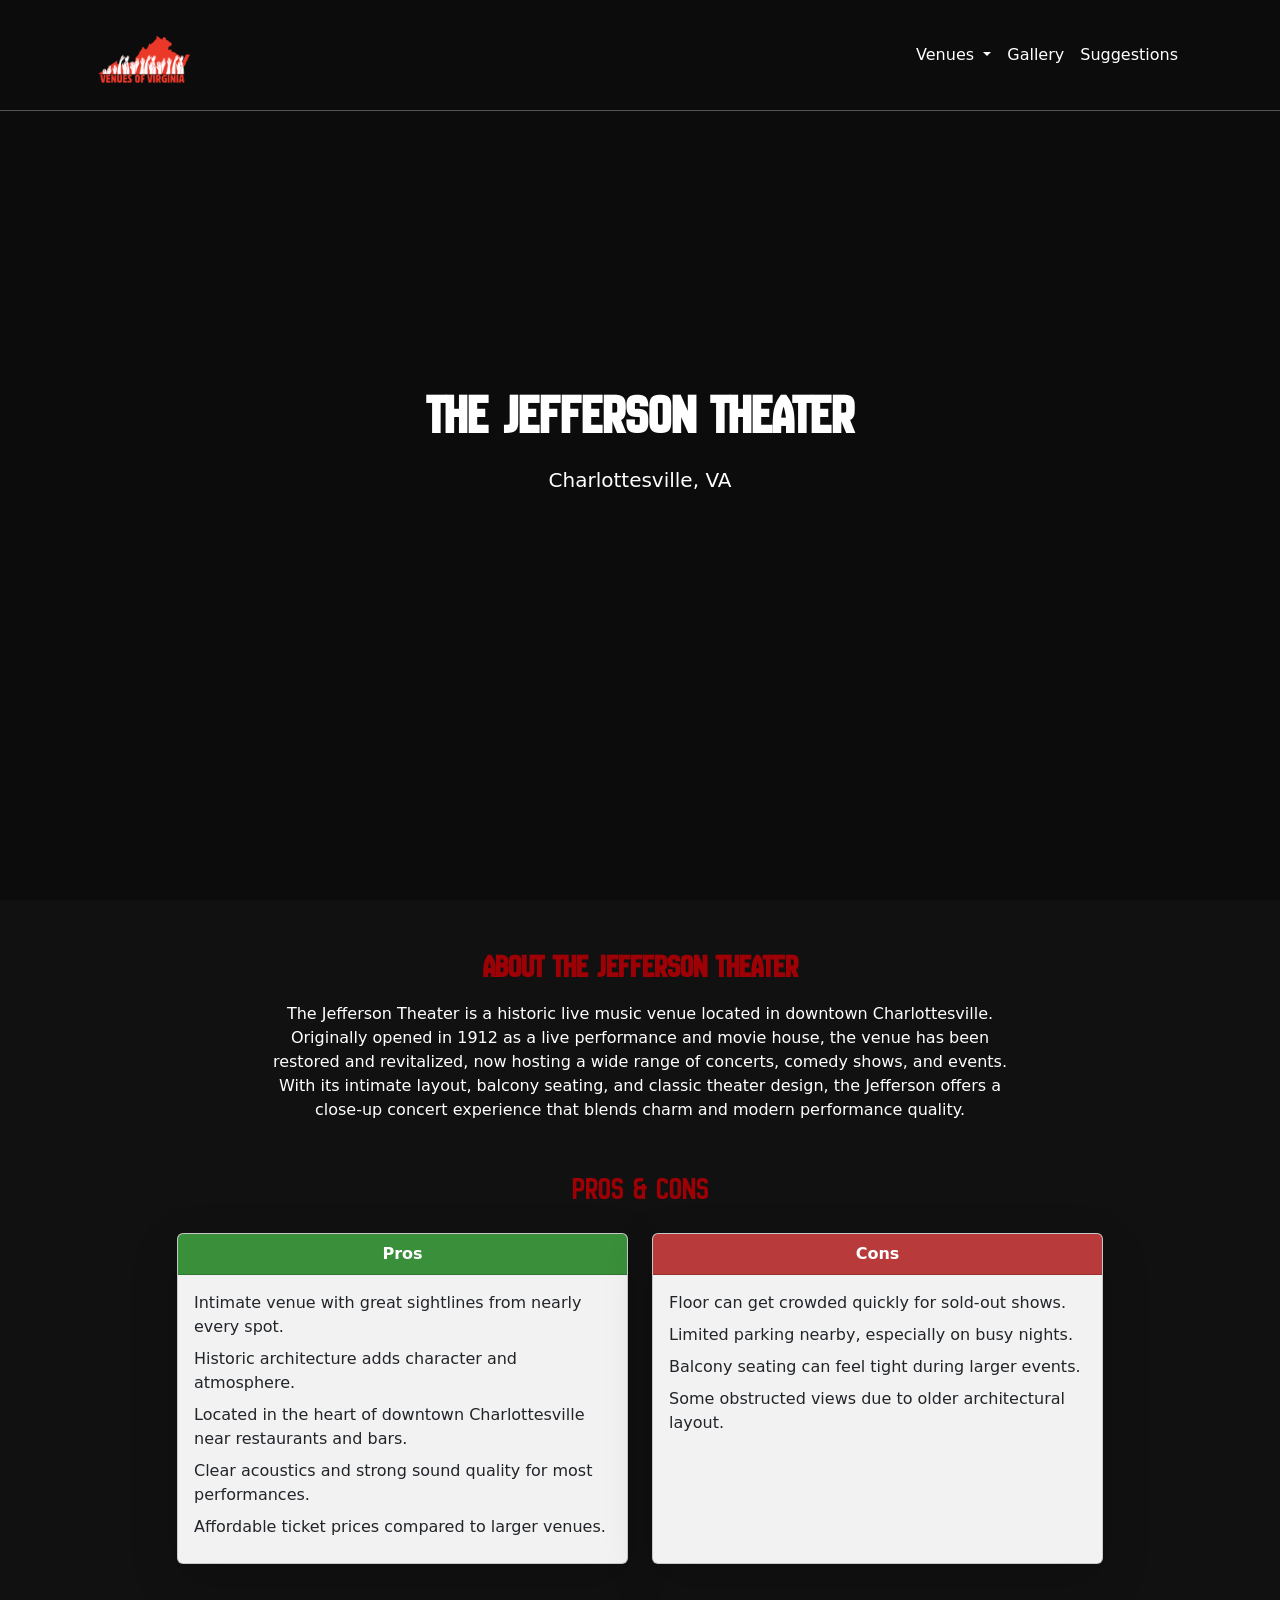
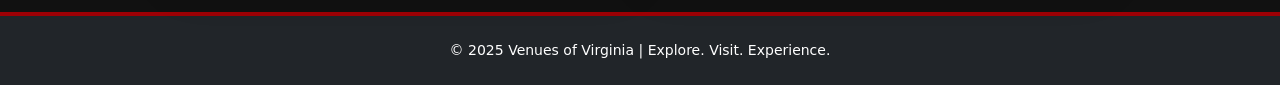
==== jefferson.html @ 00a366be "Add files via upload" ====
<!doctype html>
<html lang="en">
  <head>
    <meta charset="utf-8">
    <meta name="viewport" content="width=device-width, initial-scale=1">
    <meta name="description" content="Find the best concert venues in Virginia!">
    <meta name="author" content="Venues of Virginia">
    <title>The Jefferson</title>
    <link rel="icon" type="image/x-icon" href="va.png" >

   <!-- Bootstrap v5.3.7 -->
   <!-- LOAD BOOTSTRAP CSS - DO NOT DELETE -->
    <link href="https://cdn.jsdelivr.net/npm/bootstrap@5.3.7/dist/css/bootstrap.min.css" rel="stylesheet" integrity="sha384-LN+7fdVzj6u52u30Kp6M/trliBMCMKTyK833zpbD+pXdCLuTusPj697FH4R/5mcr" crossorigin="anonymous">        
   <!-- END LOADING BOOTSTRAP CSS -->
    
   <!-- Custom styles -->
    <link href="style.css" rel="stylesheet">

    <!-- GOOGLE FONTS -->
    <link rel="preconnect" href="https://fonts.googleapis.com">
    <link rel="preconnect" href="https://fonts.gstatic.com" crossorigin>
    <link href="https://fonts.googleapis.com/css2?family=Alfa+Slab+One&family=Audiowide&family=Meow+Script&family=New+Amsterdam&display=swap" rel="stylesheet">
  </head>



  <body id="page-top">
    <!-- Navigation -->
<nav class="navbar navbar-expand-lg navbar-dark" id="mainNav">
  <div class="container px-4">

    <!-- Logo -->
    <a class="navbar-brand d-flex align-items-center" href="index.html">
      <img src="va.png" alt="Venues of Virginia logo">
    </a>

    <!-- Mobile toggle -->
    <button class="navbar-toggler" type="button" data-bs-toggle="collapse"
      data-bs-target="#navbarResponsive" aria-controls="navbarResponsive"
      aria-expanded="false" aria-label="Toggle navigation">
      <span class="navbar-toggler-icon"></span>
    </button>

    <!-- Nav Items  -->
    <div class="collapse navbar-collapse" id="navbarResponsive">
      <ul class="navbar-nav ms-auto mb-2 mb-lg-0">

        <!-- Dropdown -->
        <li class="nav-item dropdown">
          <a class="nav-link dropdown-toggle"
             href="#"
             id="venuesDropdown"
             role="button"
             data-bs-toggle="dropdown"
             aria-expanded="false">
            Venues
          </a>
          <ul class="dropdown-menu" aria-labelledby="venuesDropdown">
            <li><a class="dropdown-item" href="venues.html">Overview</a></li>
            <li><a class="dropdown-item" href="jefferson.html">The Jefferson, Charlottesville</a></li>
            <li><a class="dropdown-item" href="nats.html">The Nats Stadium, Washington D.C.</a></li>
            <li><a class="dropdown-item" href="allianz.html">The Allianz Amphitheater, Richmond</a></li>
            <li><a class="dropdown-item" href="veterans.html">Veterans United, Virginia Beach</a></li>
            <li><a class="dropdown-item" href="hampton.html">Hampton Coliseum, Hampton</a></li>
            <li><a class="dropdown-item" href="anthem.html">The Anthem, Washington D.C.</a></li>
          </ul>
        </li>

        <li class="nav-item">
          <a class="nav-link" href="gallery.html">Gallery</a>
        </li>

        <li class="nav-item">
          <a class="nav-link" href="suggestions.html">Suggestions</a>
        </li>

      </ul>
    </div>

  </div>
</nav>

<!-- Hero Header -->
<header class="hero-header jefferson-hero d-flex align-items-center">
    <div class="container text-center">
        <h1 class="fw-bold display-4 mb-3">The Jefferson Theater</h1>
        <p class="lead mb-4">Charlottesville, VA</p>
    </div>
</header>

<!-- Main Content -->
<main class="container my-5">

    <!-- About Section -->
    <section class="mb-5">
        <h2 class="fw-bold mb-3 text-center">About the Jefferson Theater</h2>
        <p class="text-center mx-auto jefferson-about-text">
            The Jefferson Theater is a historic live music venue located in downtown Charlottesville. 
            Originally opened in 1912 as a live performance and movie house, the venue has been 
            restored and revitalized, now hosting a wide range of concerts, comedy shows, and events. 
            With its intimate layout, balcony seating, and classic theater design, the Jefferson 
            offers a close-up concert experience that blends charm and modern performance quality.
        </p>
    </section>

    <!-- Pros & Cons Section -->
    <section class="my-5">
      <h2 class="text-center mb-4">Pros & Cons</h2>
        <div class="row justify-content-center g-4">

            <!-- Pros Card -->
            <div class="col-md-5">
                <div class="card shadow-lg h-100 jefferson-pros-cons-card">
                    <div class="card-header text-white fw-bold text-center jefferson-pros-header">
                        Pros
                    </div>
                    <div class="card-body">
                        <ul class="list-unstyled mb-0">
                            <li class="mb-2">Intimate venue with great sightlines from nearly every spot.</li>
                            <li class="mb-2">Historic architecture adds character and atmosphere.</li>
                            <li class="mb-2">Located in the heart of downtown Charlottesville near restaurants and bars.</li>
                            <li class="mb-2">Clear acoustics and strong sound quality for most performances.</li>
                            <li class="mb-2">Affordable ticket prices compared to larger venues.</li>
                        </ul>
                    </div>
                </div>
            </div>

            <!-- Cons Card -->
            <div class="col-md-5">
                <div class="card shadow-lg h-100 jefferson-pros-cons-card">
                    <div class="card-header text-white fw-bold text-center jefferson-cons-header">
                        Cons
                    </div>
                    <div class="card-body">
                        <ul class="list-unstyled mb-0">
                            <li class="mb-2">Floor can get crowded quickly for sold-out shows.</li>
                            <li class="mb-2">Limited parking nearby, especially on busy nights.</li>
                            <li class="mb-2">Balcony seating can feel tight during larger events.</li>
                            <li class="mb-2">Some obstructed views due to older architectural layout.</li>
                        </ul>
                    </div>
                </div>
            </div>

        </div>
    </section>

</main>

<!-- Footer -->
    <footer class="py-4 bg-dark">
      <div class="container text-center text-white small">
        <p class="m-0">&copy; 2025 Venues of Virginia | Explore. Visit. Experience.</p>
      </div>
    </footer>
---- style.css ----
.navbar {
  min-height: 70px;
  padding-top: 0;
  padding-bottom: 0;
  display: flex;
  align-items: center;
  position: fixed;
  top: 0;
  width: 100%;
  z-index: 1030;
  transition: background-color 0.4s ease, border-color 0.4s ease;
  background-color: transparent;
  border-bottom: 1px solid rgba(255, 255, 255, 0.3); 
  box-shadow: none;
}

h1 {
  font-family: "Alfa Slab One", serif;
  color: #ffffff;
}

h2 {
  font-family: "Alfa Slab One", serif;
  color: #9d0005;
}

.light-text {
  color: #e6e6e6 !important; /* soft light gray */
}

/* HERO HEADER */
.hero-header {
    background: url('venueheader.jpg') center/cover no-repeat;
    min-height: 100vh;
}

/* RED TITLE */
.mission-title {
    color: red;
}

/* RED CARD BORDER */
.custom-card {
    border: 2px solid red;
}

.card:hover {
  transform: translateY(-5px);
  transition: 0.3s ease;
  background-color: #464242;
}
.btn-dark:hover {
  background-color: #9d0005;
  border-color: #9d0005;
}



/* Logo adjustments */
.navbar-brand img {
  height: 100px;
  width: auto;
  object-fit: contain;
}

.navbar-dark .navbar-nav .nav-link {
  color: #fff !important;
  font-weight: 500;
}

.navbar-dark .navbar-nav .nav-link:hover {
  color: #ddd !important;
}

.navbar.scrolled {
  background-color: #fff !important;
  border-bottom: 1px solid rgba(0, 0, 0, 0.1);
  box-shadow: 0 2px 6px rgba(0, 0, 0, 0.1);
}

.navbar.scrolled .navbar-nav .nav-link {
  color: #000 !important;
}

.navbar.scrolled .navbar-nav .nav-link:hover {
  color: #555 !important;
}

/* Ensure link colors override Bootstrap when scrolled */
.navbar.navbar-dark.scrolled .navbar-nav .nav-link {
  color: #000 !important;
}

.navbar.navbar-dark.scrolled .navbar-nav .nav-link:hover {
  color: #555 !important;
}


/*-------------------------- HEADER -------------------------*/

/* Hero header overlay */
.hero-header::before {
  content: "";
  position: absolute;
  top: 0;
  left: 0;
  width: 100%;
  height: 100%;
  background: rgba(0,0,0,0.3); 
  z-index: 0;
}

.hero-header .container {
  position: relative;
  z-index: 1; 
}

/* Hero header custom colors */
.hero-title {
  color: #ffffff; 
}

.hero-subtitle {
  color: #ffffff;
  font-weight: 600;
  font-size: 1.4rem;
  line-height: 1.5;
  text-shadow: 1px 1px 3px rgba(249, 249, 249, 0.9);
}

footer {
  width: 100%;
  max-width: 100%;
  background-color: #000000; 
  border-top: 4px solid #9d0005;
}

/* GOOGLE FONTS */
h1, h2, h3, .navbar-brand {
  font-family: 'New Amsterdam', sans-serif;
}




.nav-item.dropdown:hover .dropdown-menu {
  display: block;
  margin-top: 0;
}


/*-------------------------- SUGGESTIONS -------------------------*/
.suggestions-section {
  max-width: 700px;
  margin: 60px auto;
  padding: 30px;
  background-color: #111;
  border: 1px solid #9d0005;
  border-radius: 10px;
  color: #f4f4f4;
  text-align: center;
}

body {
  background-color: #111; /* deep black/charcoal */
  color: white;
}

.suggestions-section h2 {
  color: #9d0005;
  font-size: 2rem;
  margin-bottom: 10px;
}

.suggestions-section p {
  margin-bottom: 25px;
  font-size: 1rem;
  color: #ddd;
}

/* Form Styling */
.suggestions-form {
  display: flex;
  flex-direction: column;
  gap: 15px;
}

.suggestions-form label {
  text-align: left;
  font-weight: 600;
  color: #e6e6e6;
}

.suggestions-form input,
.suggestions-form textarea {
  width: 100%;
  padding: 10px;
  background-color: #222;
  border: 1px solid #444;
  border-radius: 6px;
  color: #fff;
  font-size: 1rem;
}

.suggestions-form input:focus,
.suggestions-form textarea:focus {
  border-color: #9d0005;
  outline: none;
}

/* Button */
.suggestions-form button {
  padding: 12px;
  background-color: #9d0005;
  color: #fff;
  border: none;
  border-radius: 6px;
  font-size: 1.1rem;
  cursor: pointer;
  transition: 0.2s ease-in-out;
  font-weight: bold;
}

.suggestions-form button:hover {
  background-color: #9d0005;
  transform: scale(1.03);
}

/* ***********ALLIANZ*********** */
/* HERO HEADER (background removed from inline styles) */
.allianz-hero {
    background: url('allianz-main.jpg') center/cover no-repeat;
    min-height: 100vh;
}

/* ABOUT SECTION PARAGRAPH WIDTH */
.about-allianz-text {
    max-width: 750px;
}

/* CARD BACKGROUNDS */
.pros-cons-card {
    background-color: #f2f2f2;
}

/* PROS HEADER COLOR */
.pros-header {
    background-color: #3a8f3a;
}

/* CONS HEADER COLOR */
.cons-header {
    background-color: #b83a3a;
}

/* **********ANTHEM************ */
/* HERO HEADER */
.anthem-hero {
    background: url('anthem-main.jpeg') center/cover no-repeat;
    min-height: 100vh;
}

/* About Section Paragraph Width */
.anthem-about-text {
    max-width: 750px;
}

/* Shared Pros/Cons Card Styling */
.pros-cons-card {
    background-color: #f2f2f2;
}

/* Pros Header Color */
.pros-header {
    background-color: #3a8f3a;
}

/* Cons Header Color */
.cons-header {
    background-color: #b83a3a;
}

/* *******HAMPTON******** */
/* HERO HEADER */
.hampton-hero {
    background: url('hampton-main.jpeg') center/cover no-repeat;
    min-height: 100vh;
}

/* About Section Paragraph Width */
.hampton-about-text {
    max-width: 750px;
}

/* Shared Pros/Cons Card Styling */
.hampton-pros-cons-card {
    background-color: #f2f2f2;
}

/* Pros Header Color */
.hampton-pros-header {
    background-color: #3a8f3a;
}

/* Cons Header Color */
.hampton-cons-header {
    background-color: #b83a3a;
}

/* ***********JEFFERSON*********** */

/* HERO HEADER */
.jefferson-hero {
    background: url('jefferson-main.jpeg') center/cover no-repeat;
    min-height: 100vh;
}

/* About Section Paragraph Width */
.jefferson-about-text {
    max-width: 750px;
}

/* Shared Pros/Cons Card Styling */
.jefferson-pros-cons-card {
    background-color: #f2f2f2;
}

/* Pros Header Color */
.jefferson-pros-header {
    background-color: #3a8f3a;
}

/* Cons Header Color */
.jefferson-cons-header {
    background-color: #b83a3a;
}

/* ***********NATS / NATIONALS PARK*********** */

/* HERO HEADER */
.nats-hero {
    background: url('national-main.jpeg') center/cover no-repeat;
    min-height: 100vh;
}

/* About Section Paragraph Width */
.nats-about-text {
    max-width: 750px;
}

/* Shared Pros/Cons Card Styling */
.nats-pros-cons-card {
    background-color: #f2f2f2;
}

/* Pros Header Color */
.nats-pros-header {
    background-color: #3a8f3a;
}

/* Cons Header Color */
.nats-cons-header {
    background-color: #b83a3a;
}

/* **********VETERANS************ */
/* HERO HEADER */
.veterans-hero {
    background: url('veterans-main.jpeg') center/cover no-repeat;
    min-height: 100vh;
}

/* About Section Paragraph Width */
.veterans-about-text {
    max-width: 750px;
}

/* Shared Pros/Cons Card Styling */
.veterans-pros-cons-card {
    background-color: #f2f2f2;
}

/* Pros Header Color */
.veterans-pros-header {
    background-color: #3a8f3a;
}

/* Cons Header Color */
.veterans-cons-header {
    background-color: #b83a3a;
}
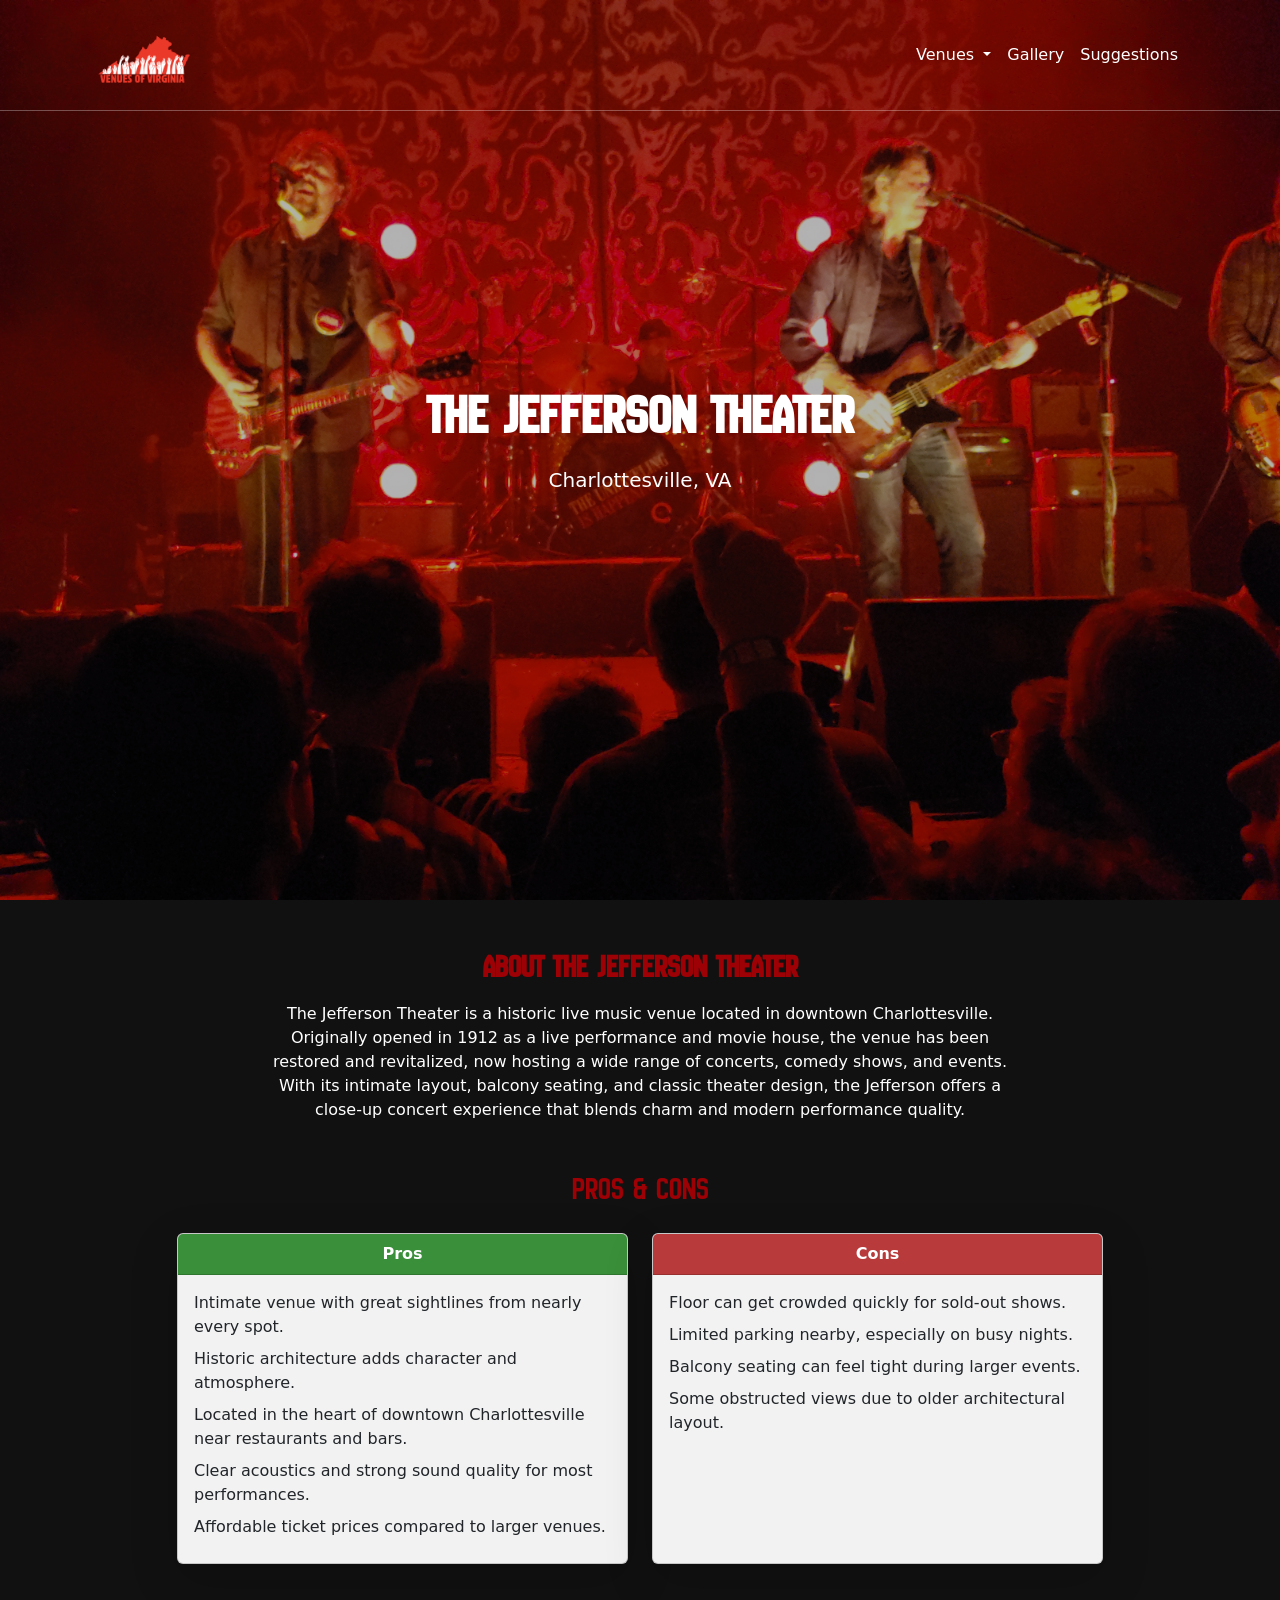
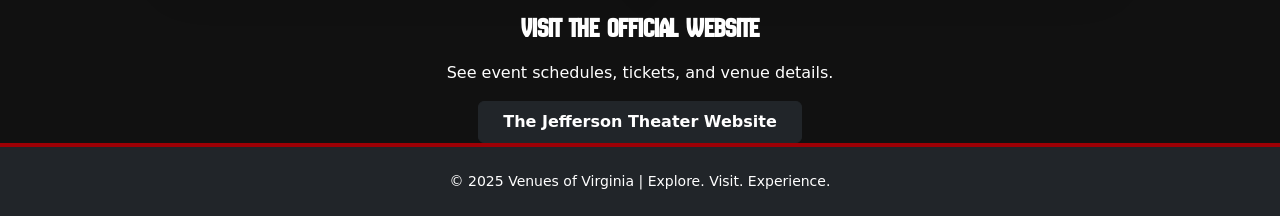
==== commit 1200fef6: "Add files via upload" ====
--- a/jefferson.html
+++ b/jefferson.html
@@ -148,6 +148,19 @@
 
 </main>
 
+<!-- Visit Official Website -->
+    <section class="text-center mt-5">
+        <h3 class="fw-bold mb-3">Visit the Official Website</h3>
+        <p class="mb-3">See event schedules, tickets, and venue details.</p>
+        <a href="https://www.jeffersontheater.com/" 
+           target="_blank" 
+           class="btn btn-dark px-4 py-2 fw-bold">
+            The Jefferson Theater Website
+        </a>
+    </section>
+
+</main>
+
 <!-- Footer -->
     <footer class="py-4 bg-dark">
       <div class="container text-center text-white small">
